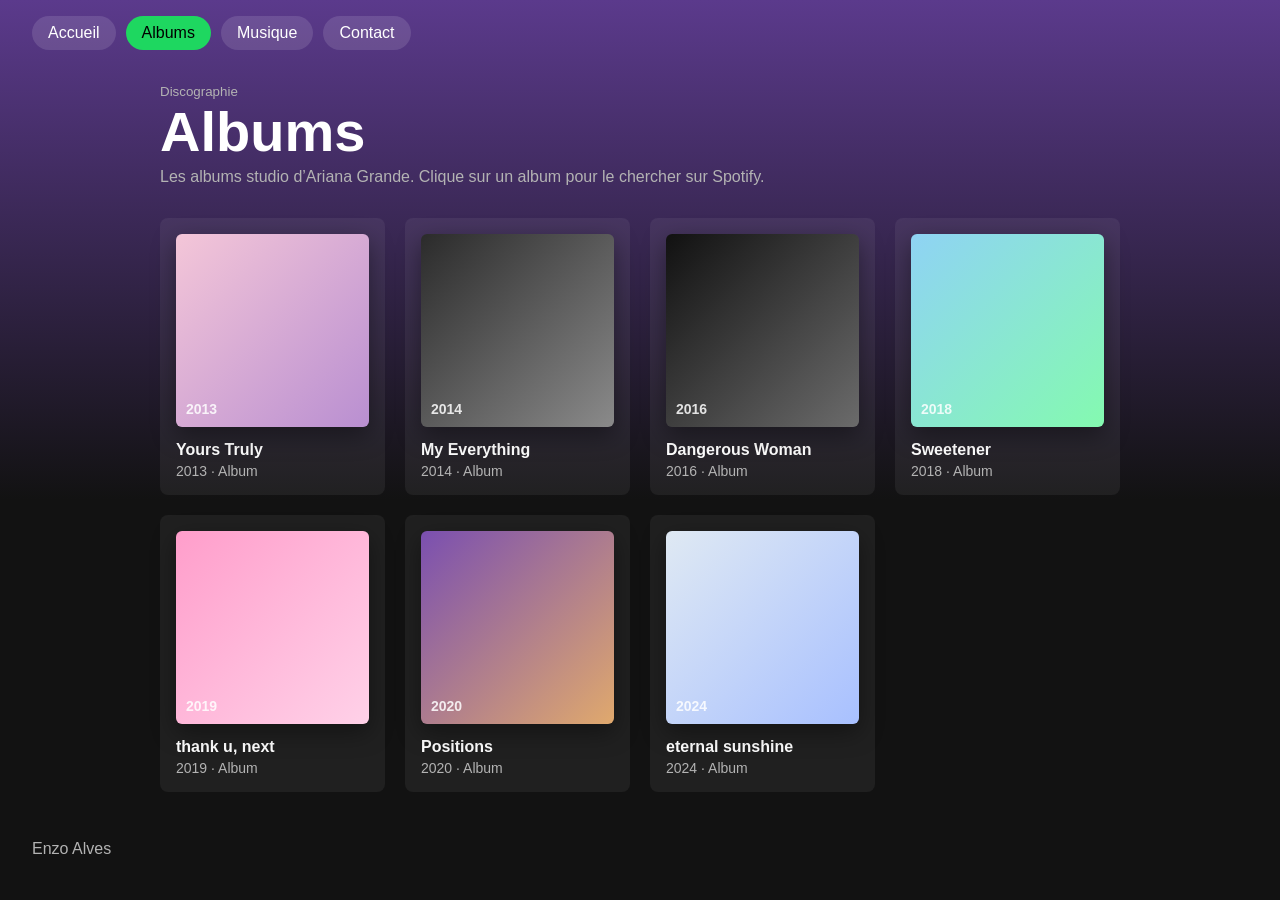
==== Albums.html @ 77aca8f0 "Add files via upload" ====
<!DOCTYPE html>
<html lang="fr">
<head>
  <meta charset="UTF-8">
  <meta name="viewport" content="width=device-width, initial-scale=1.0">
  <title>Ariana Grande – Albums</title>
  <style>
    body {
      margin: 0;
      font-family: Arial, Helvetica, sans-serif;
      color: #ffffff;
      background-color: #121212;
      background-image: linear-gradient(180deg, #5b3a8c, #121212 500px);
      background-repeat: no-repeat;
    }
    a { color: #ffffff; text-decoration: none; }
    ul { list-style: none; margin: 0; padding: 0; display: flex; gap: 10px; flex-wrap: wrap; }
    header, footer { padding: 16px 32px; }
    nav a { display: block; padding: 8px 16px; border-radius: 999px; background: rgba(255,255,255,0.12); }
    nav a.active { background: #1ed760; color: #000000; }
    main { padding: 16px 32px; }
    .container { max-width: 960px; margin: 0 auto; }
    small { color: #b3b3b3; }
    h1 { font-size: 56px; margin: 4px 0 8px; line-height: 1; }
    .intro { color: #b3b3b3; margin: 0 0 32px; }

    .albums {
      display: grid;
      grid-template-columns: repeat(auto-fill, minmax(190px, 1fr));
      gap: 20px;
    }
    .album {
      display: block;
      padding: 16px;
      border-radius: 8px;
      background: rgba(255,255,255,0.06);
      transition: background 0.2s;
    }
    .album:hover { background: rgba(255,255,255,0.14); }
    .cover {
      position: relative;
      aspect-ratio: 1 / 1;
      border-radius: 6px;
      overflow: hidden;
      display: flex;
      align-items: flex-end;
      padding: 10px;
      box-sizing: border-box;
      font-weight: bold;
      font-size: 14px;
      color: rgba(255,255,255,0.85);
      box-shadow: 0 8px 24px rgba(0,0,0,0.4);
    }
    .cover img {
      position: absolute;
      inset: 0;
      width: 100%;
      height: 100%;
      object-fit: cover;
    }
    .album h2 { font-size: 16px; margin: 14px 0 4px; }
    .album p { margin: 0; font-size: 14px; color: #b3b3b3; }

    footer { color: #b3b3b3; }
    footer a { color: #b3b3b3; }
  </style>
</head>
<body>

  <header>
    <nav aria-label="Navigation principale">
      <ul>
        <li><a href="index.html">Accueil</a></li>
        <li><a href="albums.html" class="active">Albums</a></li>
        <li><a href="#">Musique</a></li>
        <li><a href="#">Contact</a></li>
      </ul>
    </nav>
  </header>

  <main>
    <div class="container">
      <small>Discographie</small>
      <h1>Albums</h1>
      <p class="intro">Les albums studio d’Ariana Grande. Clique sur un album pour le chercher sur Spotify.</p>

      <div class="albums">

        <a class="album" href="https://open.spotify.com/search/Ariana%20Grande%20Yours%20Truly" target="_blank" rel="noopener">
          <div class="cover" style="background: linear-gradient(135deg, #f4c6d8, #b98fd1);">
            2013
            <img src="cover/your truly.jpg" alt="Pochette de Yours Truly" onerror="this.remove()">
          </div>
          <h2>Yours Truly</h2>
          <p>2013 · Album</p>
        </a>

        <a class="album" href="https://open.spotify.com/search/Ariana%20Grande%20My%20Everything" target="_blank" rel="noopener">
          <div class="cover" style="background: linear-gradient(135deg, #2b2b2b, #8a8a8a);">
            2014
            <img src="covers/my-everything.jpg" alt="Pochette de My Everything" onerror="this.remove()">
          </div>
          <h2>My Everything</h2>
          <p>2014 · Album</p>
        </a>

        <a class="album" href="https://open.spotify.com/search/Ariana%20Grande%20Dangerous%20Woman" target="_blank" rel="noopener">
          <div class="cover" style="background: linear-gradient(135deg, #111111, #6b6b6b);">
            2016
            <img src="covers/dangerous-woman.jpg" alt="Pochette de Dangerous Woman" onerror="this.remove()">
          </div>
          <h2>Dangerous Woman</h2>
          <p>2016 · Album</p>
        </a>

        <a class="album" href="https://open.spotify.com/search/Ariana%20Grande%20Sweetener" target="_blank" rel="noopener">
          <div class="cover" style="background: linear-gradient(135deg, #8fd3f4, #84fab0);">
            2018
            <img src="covers/sweetener.jpg" alt="Pochette de Sweetener" onerror="this.remove()">
          </div>
          <h2>Sweetener</h2>
          <p>2018 · Album</p>
        </a>

        <a class="album" href="https://open.spotify.com/search/Ariana%20Grande%20thank%20u%20next" target="_blank" rel="noopener">
          <div class="cover" style="background: linear-gradient(135deg, #ff9ecb, #ffd1e8);">
            2019
            <img src="covers/thank-u-next.jpg" alt="Pochette de thank u, next" onerror="this.remove()">
          </div>
          <h2>thank u, next</h2>
          <p>2019 · Album</p>
        </a>

        <a class="album" href="https://open.spotify.com/search/Ariana%20Grande%20Positions" target="_blank" rel="noopener">
          <div class="cover" style="background: linear-gradient(135deg, #7a4fb0, #e0a96d);">
            2020
            <img src="covers/positions.jpg" alt="Pochette de Positions" onerror="this.remove()">
          </div>
          <h2>Positions</h2>
          <p>2020 · Album</p>
        </a>

        <a class="album" href="https://open.spotify.com/search/Ariana%20Grande%20eternal%20sunshine" target="_blank" rel="noopener">
          <div class="cover" style="background: linear-gradient(135deg, #dfe9f3, #a8c0ff);">
            2024
            <img src="covers/eternal-sunshine.jpg" alt="Pochette de eternal sunshine" onerror="this.remove()">
          </div>
          <h2>eternal sunshine</h2>
          <p>2024 · Album</p>
        </a>

      </div>
    </div>
  </main>

  <footer>
    <nav aria-label="Navigation du pied de page">

    </nav>
    <p>Enzo Alves</p>
  </footer>

</body>
</html>
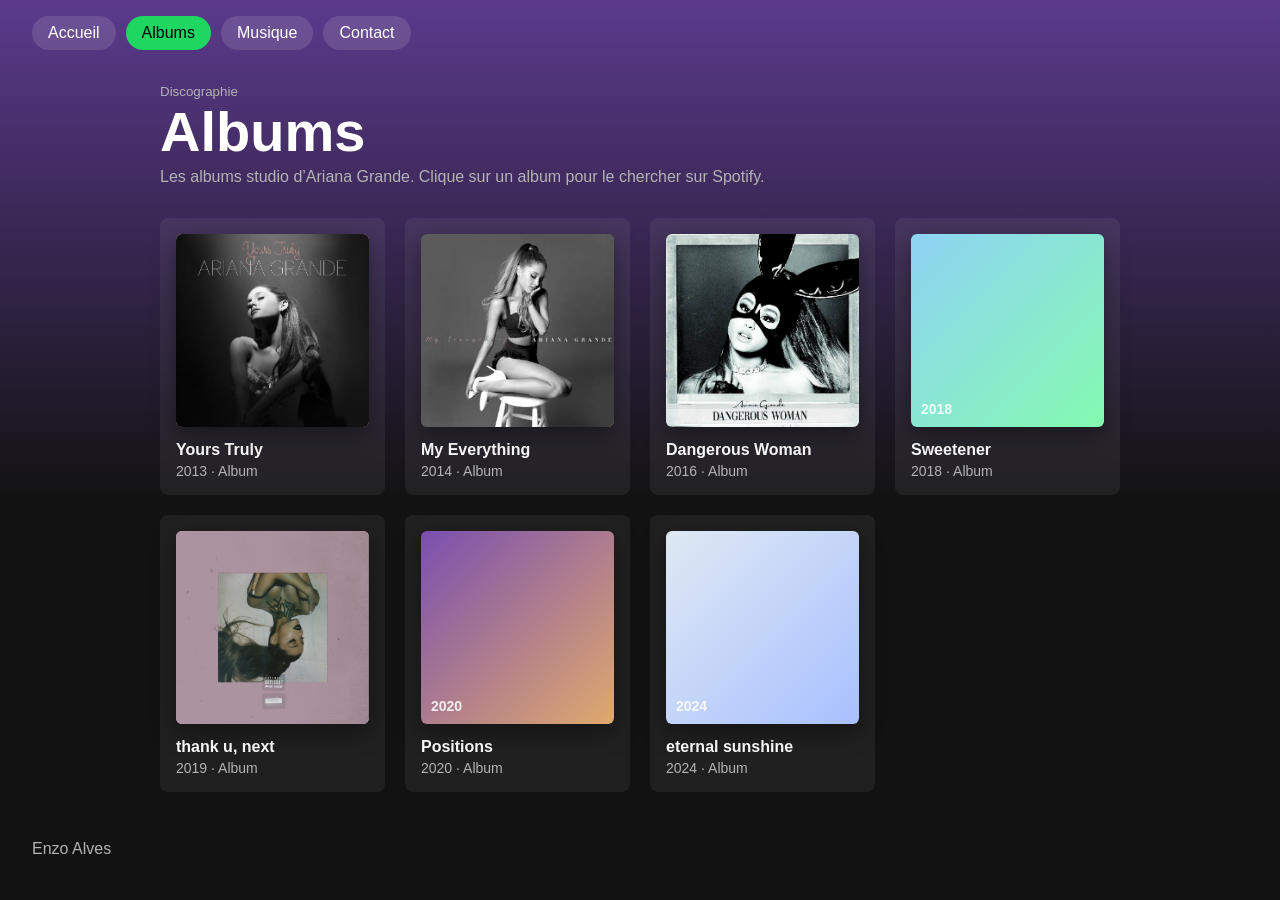
==== commit 3621512d: "Add files via upload" ====
--- a/Albums.html
+++ b/Albums.html
@@ -89,7 +89,7 @@
         <a class="album" href="https://open.spotify.com/search/Ariana%20Grande%20Yours%20Truly" target="_blank" rel="noopener">
           <div class="cover" style="background: linear-gradient(135deg, #f4c6d8, #b98fd1);">
             2013
-            <img src="cover/your truly.jpg" alt="Pochette de Yours Truly" onerror="this.remove()">
+            <img src="yours truly.jpg" alt="Pochette de Yours Truly" onerror="this.remove()">
           </div>
           <h2>Yours Truly</h2>
           <p>2013 · Album</p>
@@ -98,7 +98,7 @@
         <a class="album" href="https://open.spotify.com/search/Ariana%20Grande%20My%20Everything" target="_blank" rel="noopener">
           <div class="cover" style="background: linear-gradient(135deg, #2b2b2b, #8a8a8a);">
             2014
-            <img src="covers/my-everything.jpg" alt="Pochette de My Everything" onerror="this.remove()">
+            <img src="my evrything.jpg" alt="Pochette de My Everything" onerror="this.remove()">
           </div>
           <h2>My Everything</h2>
           <p>2014 · Album</p>
@@ -107,7 +107,7 @@
         <a class="album" href="https://open.spotify.com/search/Ariana%20Grande%20Dangerous%20Woman" target="_blank" rel="noopener">
           <div class="cover" style="background: linear-gradient(135deg, #111111, #6b6b6b);">
             2016
-            <img src="covers/dangerous-woman.jpg" alt="Pochette de Dangerous Woman" onerror="this.remove()">
+            <img src="dangerous woman.jpg" alt="Pochette de Dangerous Woman" onerror="this.remove()">
           </div>
           <h2>Dangerous Woman</h2>
           <p>2016 · Album</p>
@@ -125,7 +125,7 @@
         <a class="album" href="https://open.spotify.com/search/Ariana%20Grande%20thank%20u%20next" target="_blank" rel="noopener">
           <div class="cover" style="background: linear-gradient(135deg, #ff9ecb, #ffd1e8);">
             2019
-            <img src="covers/thank-u-next.jpg" alt="Pochette de thank u, next" onerror="this.remove()">
+            <img src="thank u next.jpg" alt="Pochette de thank u, next" onerror="this.remove()">
           </div>
           <h2>thank u, next</h2>
           <p>2019 · Album</p>
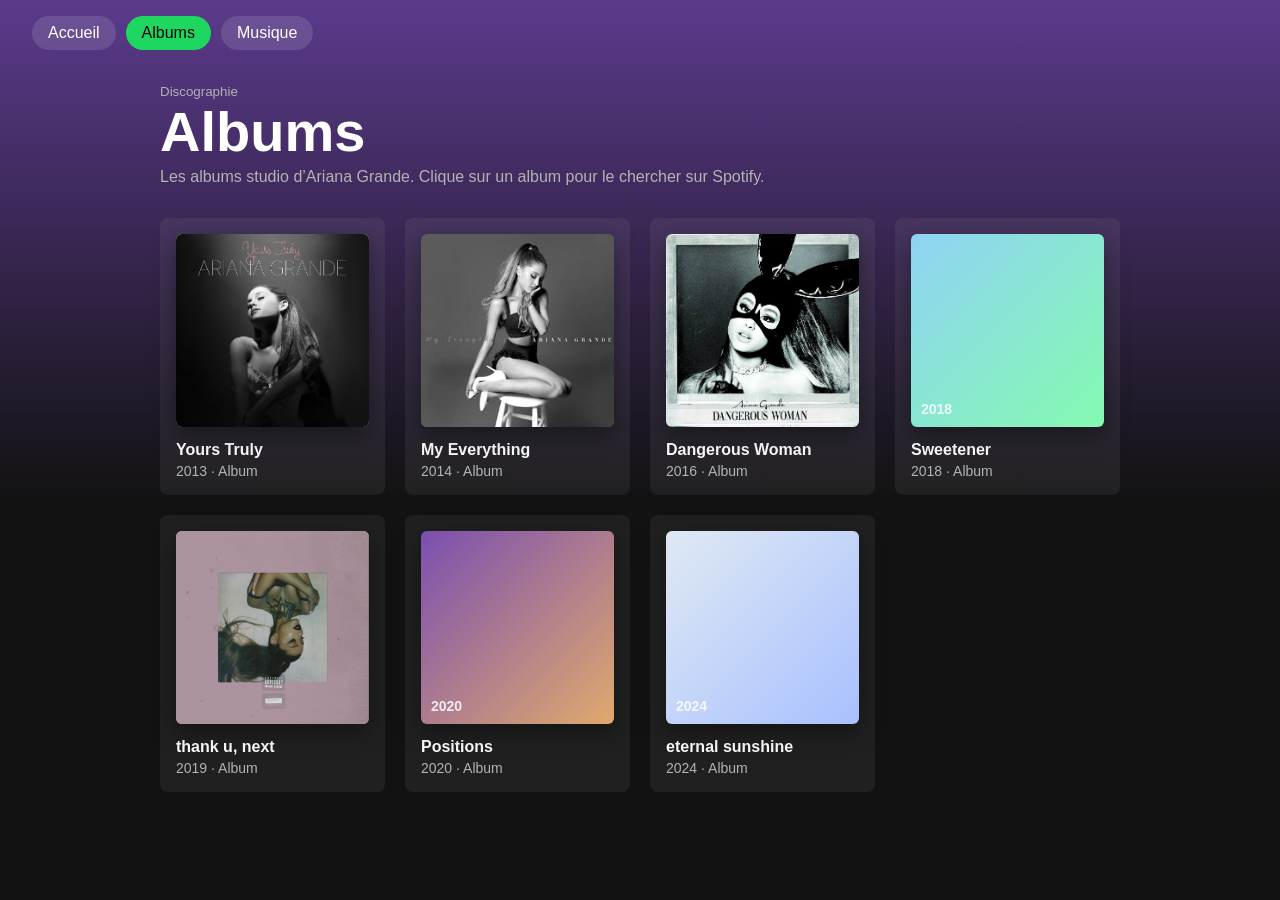
==== commit b3fa6cac: "Add files via upload" ====
--- a/Albums.html
+++ b/Albums.html
@@ -73,7 +73,6 @@
         <li><a href="index.html">Accueil</a></li>
         <li><a href="albums.html" class="active">Albums</a></li>
         <li><a href="#">Musique</a></li>
-        <li><a href="#">Contact</a></li>
       </ul>
     </nav>
   </header>
@@ -86,7 +85,7 @@
 
       <div class="albums">
 
-        <a class="album" href="https://open.spotify.com/search/Ariana%20Grande%20Yours%20Truly" target="_blank" rel="noopener">
+        <a class="album" href="tracklist.html?album=yours-truly">
           <div class="cover" style="background: linear-gradient(135deg, #f4c6d8, #b98fd1);">
             2013
             <img src="yours truly.jpg" alt="Pochette de Yours Truly" onerror="this.remove()">
@@ -95,7 +94,7 @@
           <p>2013 · Album</p>
         </a>
 
-        <a class="album" href="https://open.spotify.com/search/Ariana%20Grande%20My%20Everything" target="_blank" rel="noopener">
+        <a class="album" href="tracklist.html?album=my-everything">
           <div class="cover" style="background: linear-gradient(135deg, #2b2b2b, #8a8a8a);">
             2014
             <img src="my evrything.jpg" alt="Pochette de My Everything" onerror="this.remove()">
@@ -104,7 +103,7 @@
           <p>2014 · Album</p>
         </a>
 
-        <a class="album" href="https://open.spotify.com/search/Ariana%20Grande%20Dangerous%20Woman" target="_blank" rel="noopener">
+       <a class="album" href="tracklist.html?album=dangerous-woman">
           <div class="cover" style="background: linear-gradient(135deg, #111111, #6b6b6b);">
             2016
             <img src="dangerous woman.jpg" alt="Pochette de Dangerous Woman" onerror="this.remove()">
@@ -113,7 +112,7 @@
           <p>2016 · Album</p>
         </a>
 
-        <a class="album" href="https://open.spotify.com/search/Ariana%20Grande%20Sweetener" target="_blank" rel="noopener">
+       <a class="album" href="tracklist.html?album=sweetener">
           <div class="cover" style="background: linear-gradient(135deg, #8fd3f4, #84fab0);">
             2018
             <img src="covers/sweetener.jpg" alt="Pochette de Sweetener" onerror="this.remove()">
@@ -122,7 +121,7 @@
           <p>2018 · Album</p>
         </a>
 
-        <a class="album" href="https://open.spotify.com/search/Ariana%20Grande%20thank%20u%20next" target="_blank" rel="noopener">
+        <a class="album" href="tracklist.html?album=thank-u-next">
           <div class="cover" style="background: linear-gradient(135deg, #ff9ecb, #ffd1e8);">
             2019
             <img src="thank u next.jpg" alt="Pochette de thank u, next" onerror="this.remove()">
@@ -131,7 +130,7 @@
           <p>2019 · Album</p>
         </a>
 
-        <a class="album" href="https://open.spotify.com/search/Ariana%20Grande%20Positions" target="_blank" rel="noopener">
+        <a class="album" href="tracklist.html?album=positions">
           <div class="cover" style="background: linear-gradient(135deg, #7a4fb0, #e0a96d);">
             2020
             <img src="covers/positions.jpg" alt="Pochette de Positions" onerror="this.remove()">
@@ -140,7 +139,7 @@
           <p>2020 · Album</p>
         </a>
 
-        <a class="album" href="https://open.spotify.com/search/Ariana%20Grande%20eternal%20sunshine" target="_blank" rel="noopener">
+        <a class="album" href="tracklist.html?album=eternal-sunshine">
           <div class="cover" style="background: linear-gradient(135deg, #dfe9f3, #a8c0ff);">
             2024
             <img src="covers/eternal-sunshine.jpg" alt="Pochette de eternal sunshine" onerror="this.remove()">
@@ -157,7 +156,7 @@
     <nav aria-label="Navigation du pied de page">
 
     </nav>
-    <p>Enzo Alves</p>
+    <p></p>
   </footer>
 
 </body>
